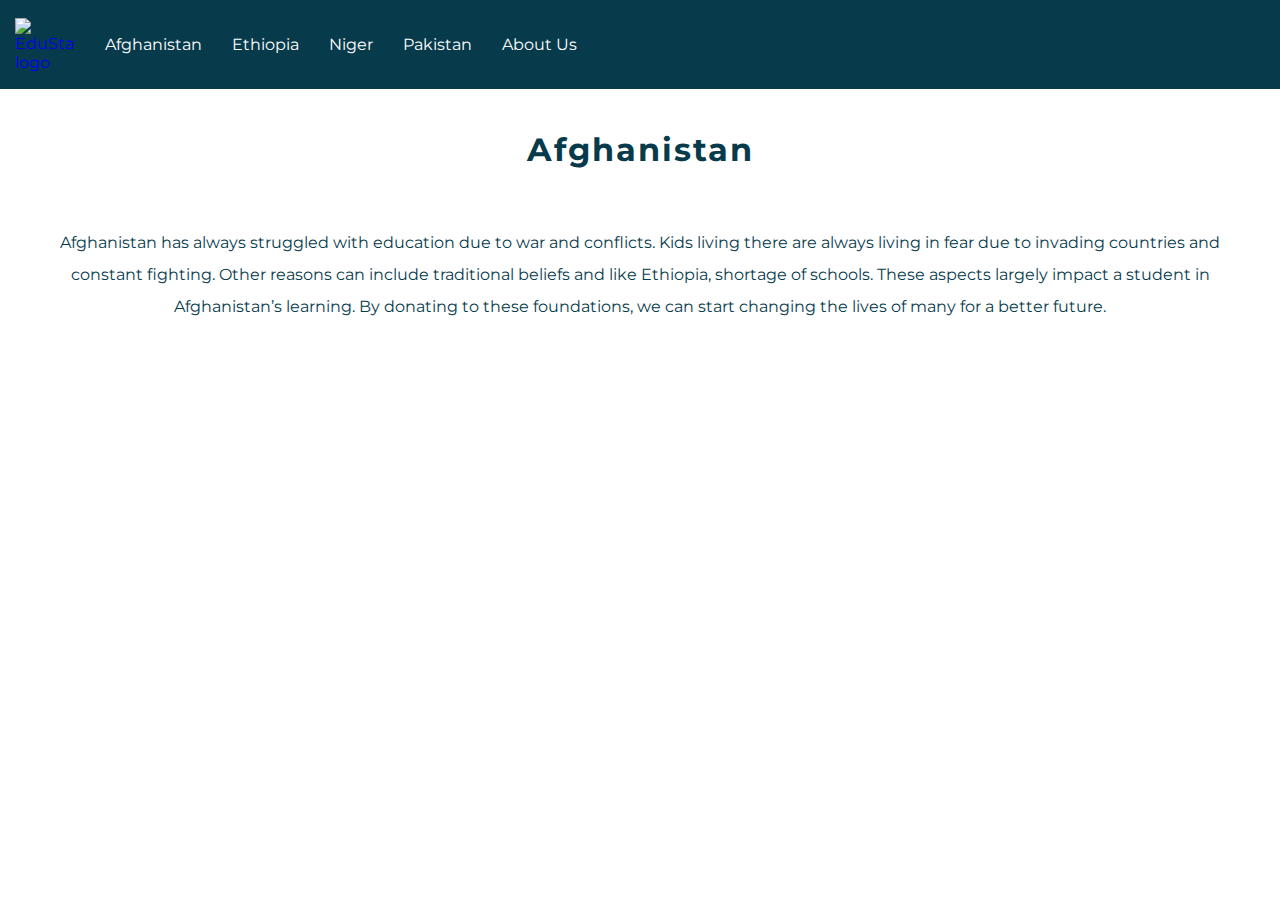
==== afghanistan.html @ a79debeb "Added data visualizations for all countries" ====
<!DOCTYPE html>
<html lang="en-US">

<head>
    <meta charset="utf-8">
    <meta name="viewport" content="width=device-width">
    <link rel="icon" type="image/x-icon" href="img/logoPicCircle.png">
    <title>Afghanistan - EduStats</title>
    <link href="style.css" rel="stylesheet" type="text/css" />
    <link rel="preconnect" href="https://fonts.googleapis.com">
    <link rel="preconnect" href="https://fonts.gstatic.com" crossorigin>
    <link href="https://fonts.googleapis.com/css2?family=Montserrat:ital,wght@0,100..900;1,100..900&display=swap" rel="stylesheet">
</head>

<body>
    <nav>
        <a href="index.html"><img class="logo" src="img/logoPicCircle.png" alt="EduStats logo"></a>
        <a class="afghanistan" href="afghanistan.html">Afghanistan</a>
        <a class="ethiopia" href="ethiopia.html">Ethiopia</a>
        <a class="niger" href="niger.html">Niger</a>
        <a class="pakistan" href="pakistan.html">Pakistan</a>
        <a class="aboutUs" href="aboutUs.html">About Us</a>
    </nav>
    <header>
        <h1>Afghanistan</h1>
    </header>
    <div class="content afghanistan">
        <p>Afghanistan has always struggled with education due to war and conflicts. Kids living there are always living in fear due to invading countries and constant fighting. Other reasons can include traditional beliefs and like Ethiopia, shortage of schools. These aspects largely impact a student in Afghanistan’s learning. By donating to these foundations, we can start changing the lives of many for a better future.</p>
        <br>
        <iframe class="dataViz" src="https://lookerstudio.google.com/embed/reporting/954f8fcd-07bf-4d1a-934b-597fc3239d98/page/9O82D" frameborder="0" allowfullscreen sandbox="allow-storage-access-by-user-activation allow-scripts allow-same-origin allow-popups allow-popups-to-escape-sandbox"></iframe>
    </div>
    <script src="script.js"></script>
</body></html>
---- style.css ----
:root {
    --red: #EF476F;
    --yellow: #FFD166;
    --green: #06D6A0;
    --lightBlue: #118AB275;
    --midBlue: #118AB2;
    --darkBlue: #073B4C;
}

html {
    height: 100%;
    width: 100%;
    scroll-behavior: smooth;
}

body {
    margin: 0;
    padding: 0;
    font-family: "Montserrat", sans-serif;
    color: var(--darkBlue);
}

body > * {
    display: block;
    margin: auto;
}

body.map {
    background-color: var(--lightBlue);
}

header {
    text-align: center;
    padding: 20px;
}

h1 {
    letter-spacing: 2px;
}

p {
    font-size: 16px;
    line-height: 2;
}

p1 {
    font-size: 20px;
    word-spacing: 3px;
}

button {
    font-family: "Montserrat", sans-serif;
    text-align: center;
    padding: 10px;
    border-radius: 10px;
}

img.map {
    display: block;
    margin: auto;
    max-width: 90%;
    height: auto;
}

div {
    margin: 0px;
}

div.content {
    text-align: center;
    padding: 0px 50px;
}

iframe.dataViz {
    max-width: 100%;
    border-radius: 10px;
    width: 600px;
    aspect-ratio: 4/3;
    border: 0;
}

img.logo {
    display: block;
    margin: auto;
    max-width: 60px;
}

nav {
    display: flex;
    flex-wrap: wrap;
    position: sticky;
    top: 0;
    align-items: center;
    background-color: var(--darkBlue);
    margin: 0px;
    padding: 0px;
}

nav a {
    text-decoration: none;
    padding: 0px;
}

nav a img {
    padding: 15px;
}

nav a:not(:first-child) {
    color: white;
    background-color: var(--darkBlue);
    transition: all 0.25s ease 0s;
    padding: 35px 15px;
}

nav a:not(:first-child):hover {
    color: black;
    background-color: var(--yellow);
    transition: all 0.25s ease 0s;
}
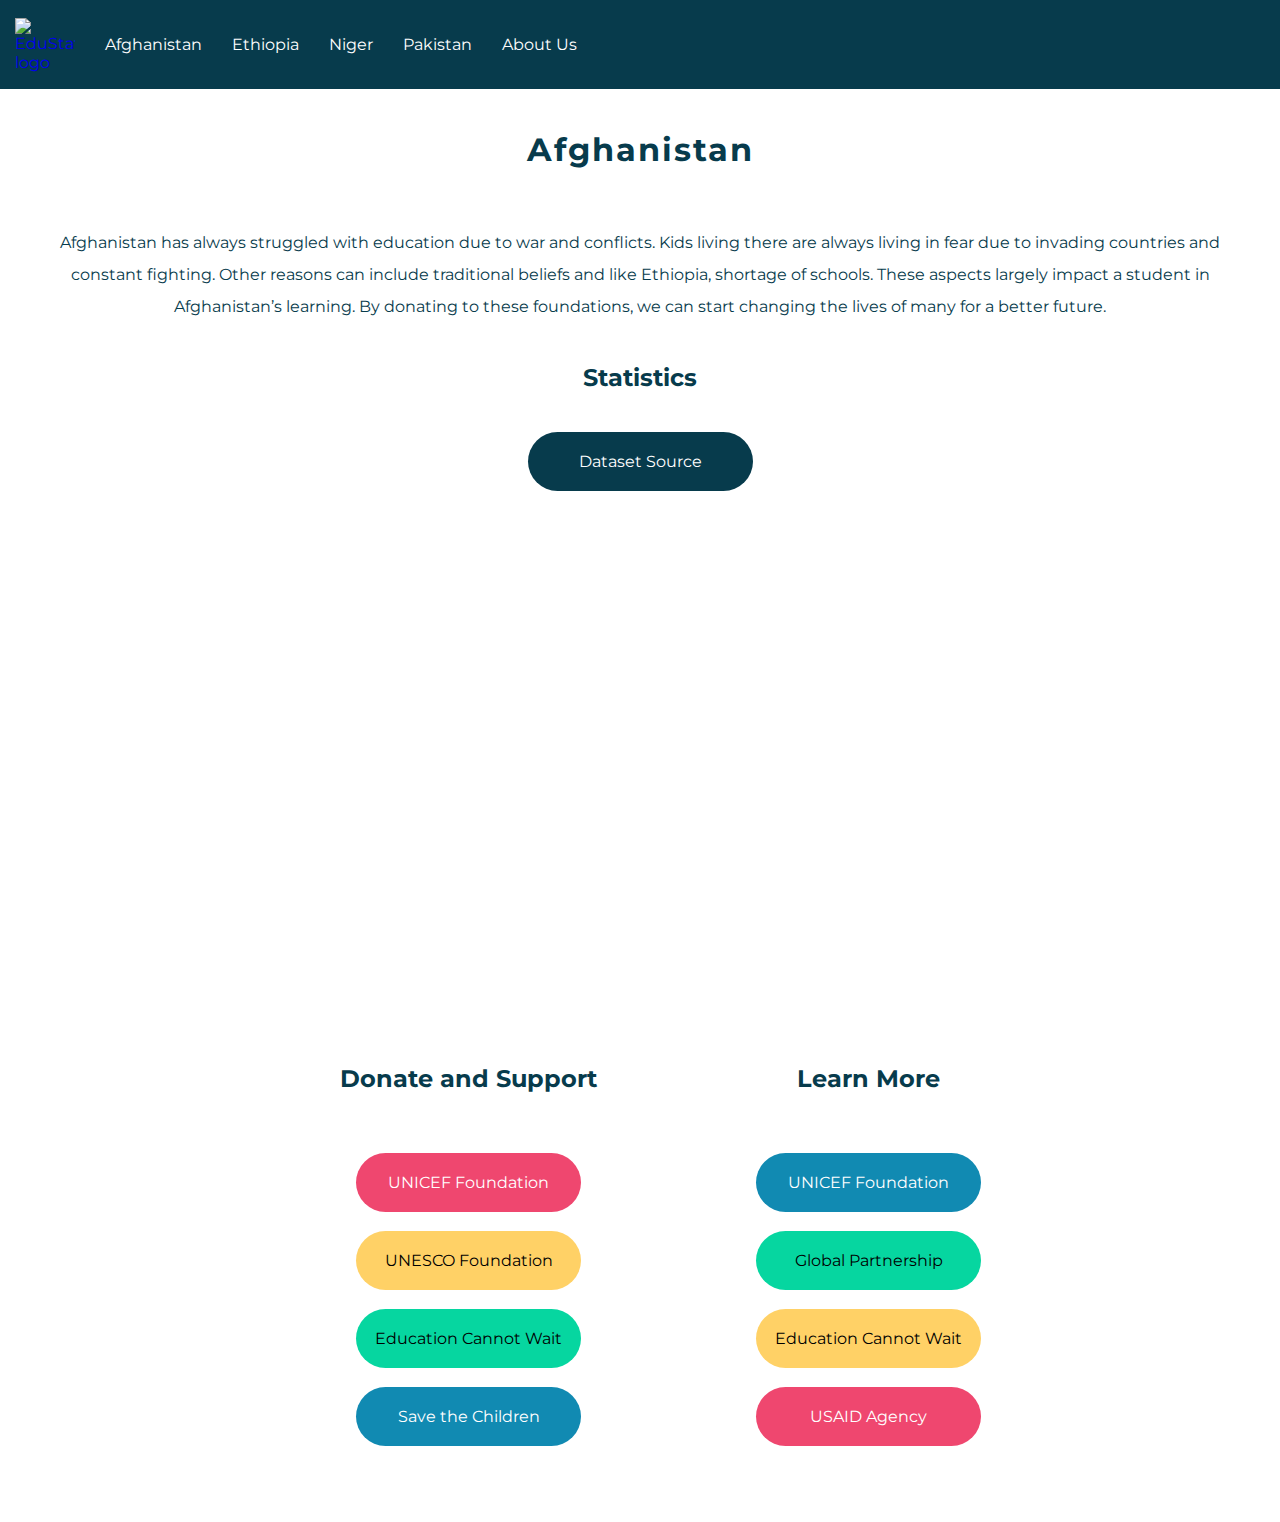
==== commit 9a6e559c: "Added dataset source to each country" ====
--- a/afghanistan.html
+++ b/afghanistan.html
@@ -26,8 +26,38 @@
     </header>
     <div class="content afghanistan">
         <p>Afghanistan has always struggled with education due to war and conflicts. Kids living there are always living in fear due to invading countries and constant fighting. Other reasons can include traditional beliefs and like Ethiopia, shortage of schools. These aspects largely impact a student in Afghanistan’s learning. By donating to these foundations, we can start changing the lives of many for a better future.</p>
+        <h2>Statistics</h2>
+        <a href="https://sdg4-data.uis.unesco.org/" target="_blank"><button class="darkBlueBtn">Dataset Source</button></a>
+        <br>
         <br>
         <iframe class="dataViz" src="https://lookerstudio.google.com/embed/reporting/954f8fcd-07bf-4d1a-934b-597fc3239d98/page/9O82D" frameborder="0" allowfullscreen sandbox="allow-storage-access-by-user-activation allow-scripts allow-same-origin allow-popups allow-popups-to-escape-sandbox"></iframe>
+        <br>
+        <div class="hDiv">
+            <div class="vDiv">
+                <h2>Donate and Support</h2>
+                <a href="https://www.unicefusa.org/?form=donate&_gl=1*1bq0k7f*_ga*MTg4MzU4Nzg3OS4xNzE4MjI0NTY1*_ga_ZEPV2PX419*MTcxODMxMzEyNi4yLjEuMTcxODMxMzcxNi4xNi4wLjA." target="_blank"><button class="redBtn">UNICEF Foundation</button></a>
+                <br>
+                <a href="https://www.unesco.org/en/donate" target="_blank"><button class="yellowBtn">UNESCO Foundation</button></a>
+                <br>
+                <a href="https://www.educationcannotwait.org/donate" target="_blank"><button class="greenBtn">Education Cannot Wait</button></a>
+                <br>
+                <a href="https://support.savethechildren.org/site/Donation2?df_id=1620&1620.donation=form1" target="_blank"><button class="lightBlueBtn">Save the Children</button></a>
+            </div>
+            <div class="vDiv">
+                <h2>Learn More</h2>
+                <a href="https://www.unicef.org/afghanistan/education" target="_blank"><button class="lightBlueBtn">UNICEF Foundation</button></a>
+                <br>
+                <a href="https://www.globalpartnership.org/where-we-work/afghanistan" target="_blank"><button class="greenBtn">Global Partnership</button></a>
+                <br>
+                <a href="https://www.educationcannotwait.org/our-investments/where-we-work/afghanistan" target="_blank"><button class="yellowBtn">Education Cannot Wait</button></a>
+                <br>
+                <a href="https://www.usaid.gov/afghanistan/our-work/education" target="_blank"><button class="redBtn">USAID Agency</button></a>
+            </div>
+        </div>
+        <br>
+        <br>
+        <br>
+        <br>
     </div>
     <script src="script.js"></script>
 </body></html>--- a/style.css
+++ b/style.css
@@ -5,6 +5,7 @@
     --lightBlue: #118AB275;
     --midBlue: #118AB2;
     --darkBlue: #073B4C;
+    --lightGrey: #a3a3a3;
 }
 
 html {
@@ -38,6 +39,14 @@
     letter-spacing: 2px;
 }
 
+h2 {
+    padding: 20px;
+}
+
+a {
+    font-size: 16px;
+}
+
 p {
     font-size: 16px;
     line-height: 2;
@@ -50,9 +59,44 @@
 
 button {
     font-family: "Montserrat", sans-serif;
+    font-size: 16px;
     text-align: center;
-    padding: 10px;
-    border-radius: 10px;
+    padding: 20px 10px;
+    border-radius: 50px;
+    width: 225px;
+    border: 0px solid black;
+    box-shadow: none;
+    transition: all 0.25s ease 0s;
+}
+
+button.redBtn {
+    background-color: var(--red);
+    color: white;
+}
+
+button.lightBlueBtn {
+    background-color: var(--midBlue);
+    color: white;
+}
+
+button.yellowBtn {
+    background-color: var(--yellow);
+    color: black;
+}
+
+button.greenBtn {
+    background-color: var(--green);
+    color: black;
+}
+
+button.darkBlueBtn {
+    background-color: var(--darkBlue);
+    color: white;
+}
+
+button:hover {
+    box-shadow: 2.5px 5px 10px 2.5px var(--lightGrey);
+    transition: all 0.25s ease 0s;
 }
 
 img.map {
@@ -71,18 +115,41 @@
     padding: 0px 50px;
 }
 
+div.hDiv {
+    display: flex;
+    flex-wrap: wrap;
+    justify-content: center;
+    align-items: flex-start;
+    max-width: 1000px;
+    margin: auto;
+}
+
+div.vDiv {
+    display: flex;
+    flex-direction: column;
+    flex-wrap: wrap;
+    justify-content: center;
+    align-items: center;
+    max-width: 500px;
+}
+
+div.hDiv h2 {
+    padding: 40px 100px;
+}
+
 iframe.dataViz {
-    max-width: 100%;
+    max-width: 90%;
     border-radius: 10px;
     width: 600px;
     aspect-ratio: 4/3;
     border: 0;
+    margin: 20px;
 }
 
 img.logo {
     display: block;
     margin: auto;
-    max-width: 60px;
+    width: 60px;
 }
 
 nav {
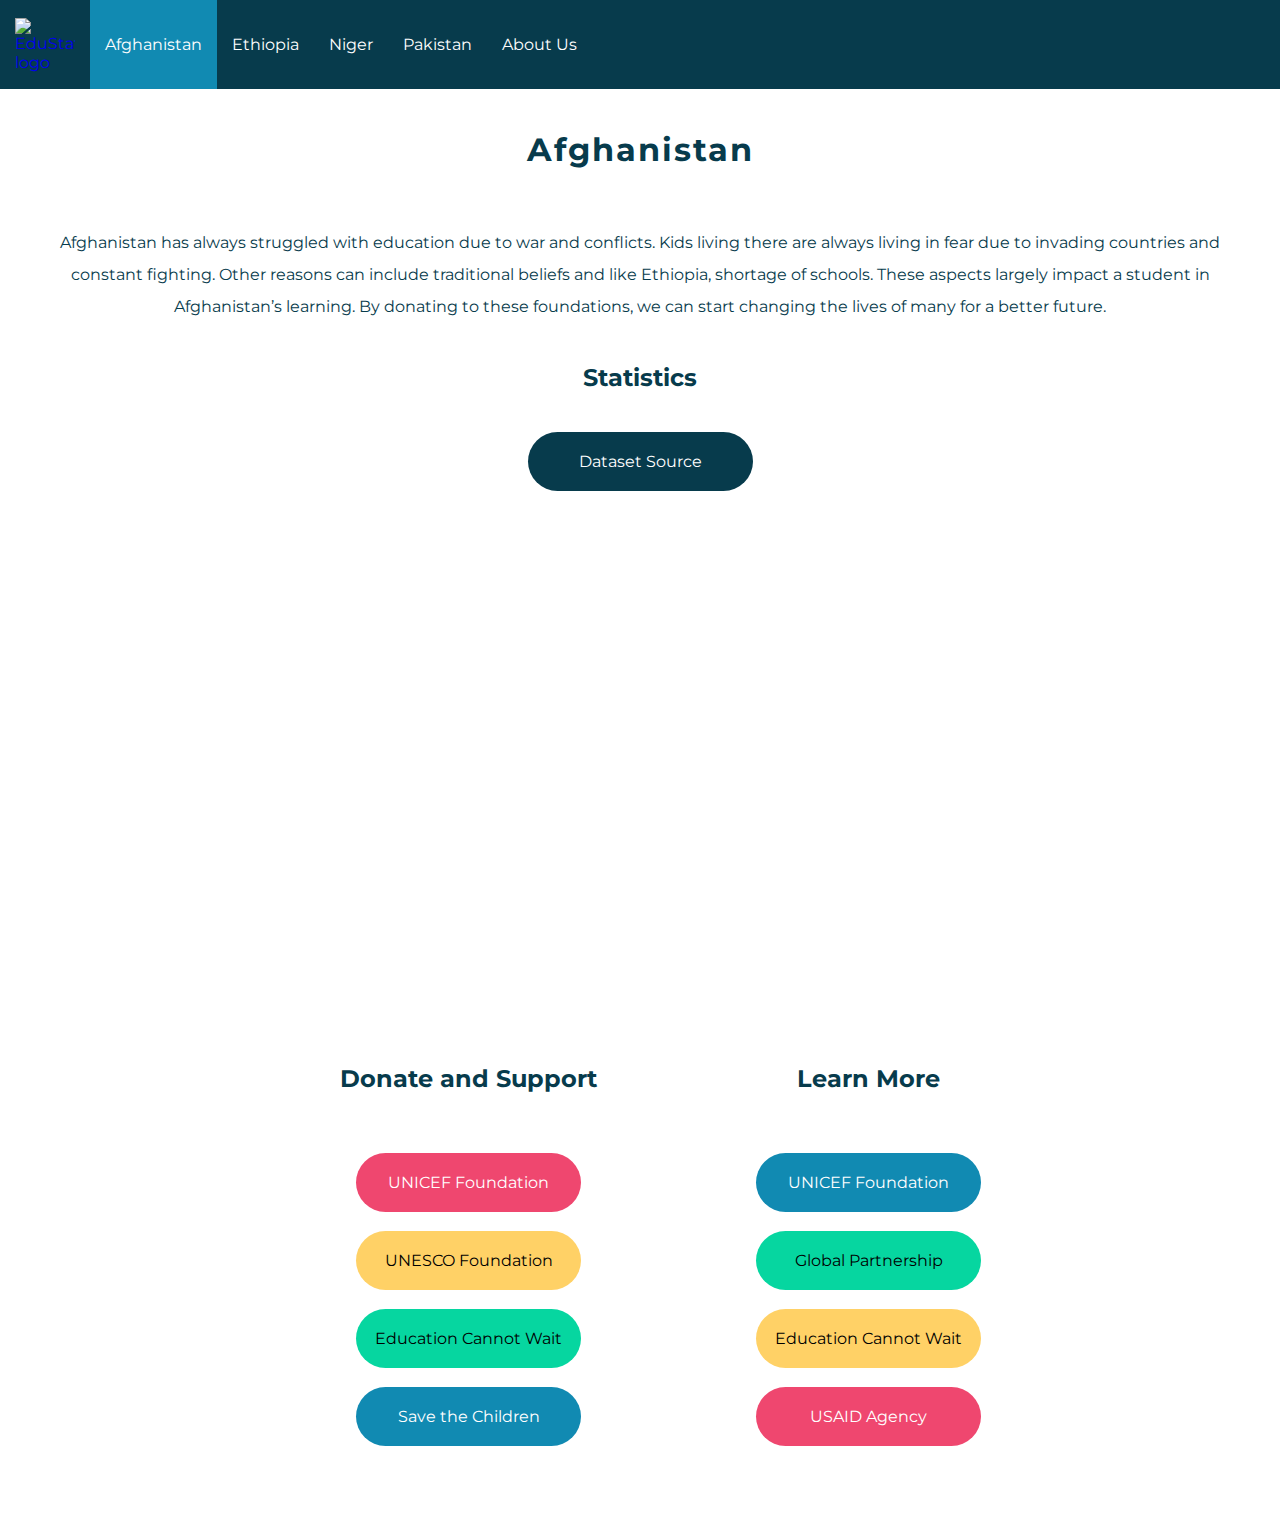
==== commit f999bcbd: "Changed background color for active tabs" ====
--- a/afghanistan.html
+++ b/afghanistan.html
@@ -15,7 +15,7 @@
 <body>
     <nav>
         <a href="index.html"><img class="logo" src="img/logoPicCircle.png" alt="EduStats logo"></a>
-        <a class="afghanistan" href="afghanistan.html">Afghanistan</a>
+        <a class="afghanistan active" href="afghanistan.html">Afghanistan</a>
         <a class="ethiopia" href="ethiopia.html">Ethiopia</a>
         <a class="niger" href="niger.html">Niger</a>
         <a class="pakistan" href="pakistan.html">Pakistan</a>
--- a/style.css
+++ b/style.css
@@ -35,12 +35,31 @@
     padding: 20px;
 }
 
+header.home h1 {
+    padding-bottom: 0;
+    margin-bottom: 0;
+}
+
+header.home h3 {
+    padding-top: 0;
+    margin-top: 0;
+}
+
 h1 {
     letter-spacing: 2px;
-}
+    font-size: 32px;
+}
+
 
 h2 {
     padding: 20px;
+    font-size: 24px;
+}
+
+h3 {
+    letter-spacing: 2px;
+    word-spacing: 3px;
+    font-size: 20px;
 }
 
 a {
@@ -184,3 +203,9 @@
     background-color: var(--yellow);
     transition: all 0.25s ease 0s;
 }
+
+nav a.active {
+    color: white;
+    background-color: var(--midBlue);
+    transition: all 0.25s ease 0s;
+}
